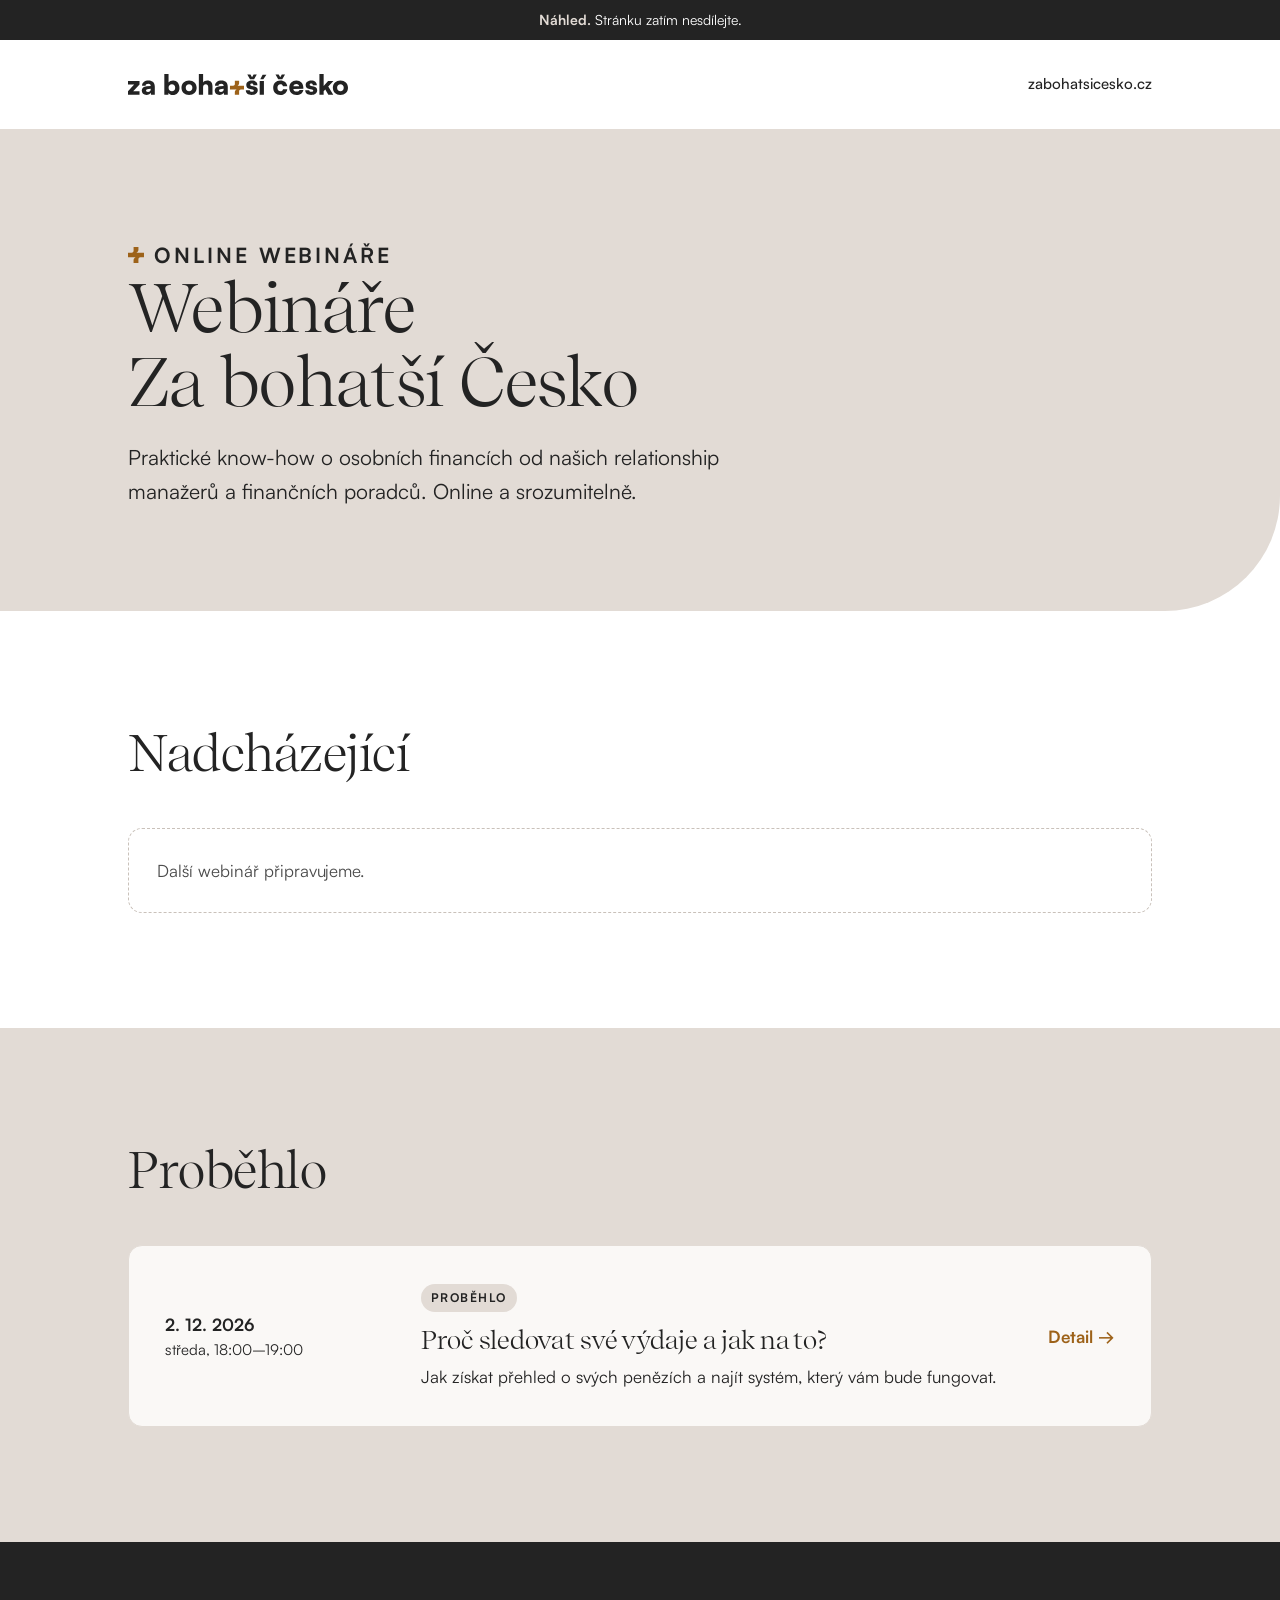
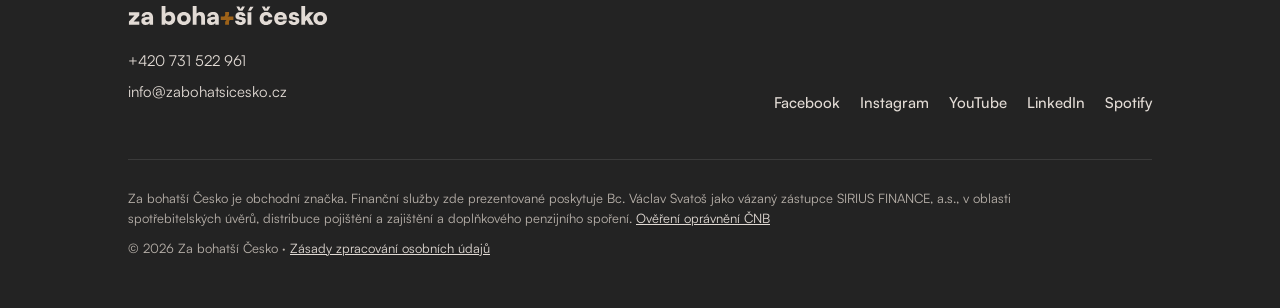
==== web/index.html @ 7fdada4a "Šablona webinářů ZBČ a stránka prvního webináře (náhled) Přehled webinářů, stránka „Proč sledovat sv" ====
<!doctype html>
<html lang="cs">
<head>
  <meta charset="utf-8">
  <meta name="viewport" content="width=device-width, initial-scale=1">
  <title>Webináře | Za bohatší Česko</title>
  <meta name="description" content="Online webináře Za bohatší Česko: praktické know-how o osobních financích od relationship manažerů a finančních poradců.">
  <!-- NÁHLED: před zveřejněním odstranit řádek robots -->
  <meta name="robots" content="noindex, nofollow">
  <link rel="canonical" href="https://webinare.zabohatsicesko.cz/">
  <meta property="og:type" content="website">
  <meta property="og:locale" content="cs_CZ">
  <meta property="og:site_name" content="Za bohatší Česko">
  <meta property="og:title" content="Webináře Za bohatší Česko">
  <meta property="og:description" content="Online webináře Za bohatší Česko: praktické know-how o osobních financích.">
  <meta property="og:url" content="https://webinare.zabohatsicesko.cz/">
  <link rel="icon" href="assets/zbc-symbol.svg" type="image/svg+xml">
  <link rel="preload" href="assets/fonty/RecifeDisplay-Book.woff2" as="font" type="font/woff2" crossorigin>
  <link rel="preload" href="assets/fonty/Satoshi-Regular.woff2" as="font" type="font/woff2" crossorigin>
  <link rel="stylesheet" href="assets/styl.css">
  <script src="assets/webinare.js" defer></script>
</head>
<body>
  <div class="nahled-pruh"><strong>Náhled.</strong> Stránku zatím nesdílejte.</div>

  <header class="hlavicka">
    <div class="obal">
      <a class="hlavicka__logo" href="https://zabohatsicesko.cz"><img src="assets/zbc-logo.svg" alt="Za bohatší Česko" width="220" height="21"></a>
      <a class="hlavicka__odkaz" href="https://zabohatsicesko.cz">zabohatsicesko.cz</a>
    </div>
  </header>

  <main>
    <section class="uvod prehled-uvod">
      <div class="obal">
        <p class="stitek"><img src="assets/zbc-symbol.svg" alt="" width="16" height="16">Online webináře</p>
        <h1>Webináře Za&nbsp;bohatší&nbsp;Česko</h1>
        <p>Praktické know-how o&nbsp;osobních financích od našich relationship manažerů a&nbsp;finančních poradců. Online a&nbsp;srozumitelně.</p>
      </div>
    </section>

    <section class="sekce" aria-labelledby="nadchazejici-nadpis">
      <div class="obal">
        <div class="sekce__hlava"><h2 id="nadchazejici-nadpis">Nadcházející</h2></div>
        <ul class="seznam" id="seznam-nadchazejici">
          <!-- KARTA WEBINÁŘE – nový webinář = zkopírovat celý <li> a upravit údaje -->
          <li data-webinar data-zacatek="2026-12-02T18:00:00+01:00" data-konec="2026-12-02T19:00:00+01:00">
            <a class="karta" href="proc-sledovat-vydaje/">
              <p class="karta__datum">2.&nbsp;12.&nbsp;2026<span>středa, 18:00–19:00</span></p>
              <div>
                <span class="karta__stitek skryt"></span>
                <h3>Proč sledovat své výdaje a&nbsp;jak na to?</h3>
                <p>Jak získat přehled o&nbsp;svých penězích a&nbsp;najít systém, který vám bude fungovat.</p>
              </div>
              <span class="karta__sipka" data-probehl="Detail →">Registrace →</span>
            </a>
          </li>
        </ul>
        <p class="prazdne skryt" id="prazdne-nadchazejici">Další webinář připravujeme.</p>
      </div>
    </section>

    <section class="sekce sekce--svetla" aria-labelledby="probehle-nadpis">
      <div class="obal">
        <div class="sekce__hlava"><h2 id="probehle-nadpis">Proběhlo</h2></div>
        <ul class="seznam" id="seznam-probehle"></ul>
        <p class="prazdne" id="prazdne-probehle">Zatím tu není žádný proběhlý webinář.</p>
      </div>
    </section>
  </main>

  <footer class="paticka">
    <div class="obal">
      <div class="paticka__horni">
        <div>
          <a href="https://zabohatsicesko.cz"><img class="paticka__logo" src="assets/zbc-logo-negativ.svg" alt="Za bohatší Česko" width="200" height="19"></a>
          <p class="paticka__kontakt"><a href="tel:+420731522961">+420 731 522 961</a><br><a href="mailto:info@zabohatsicesko.cz">info@zabohatsicesko.cz</a></p>
        </div>
        <ul class="socialni" aria-label="Sledujte nás">
          <li><a href="https://www.facebook.com/Zabohatsicesko" target="_blank" rel="noopener">Facebook</a></li>
          <li><a href="https://www.instagram.com/zabohatsicesko" target="_blank" rel="noopener">Instagram</a></li>
          <li><a href="https://www.youtube.com/@zabohatsicesko" target="_blank" rel="noopener">YouTube</a></li>
          <li><a href="https://www.linkedin.com/company/za-bohat%C5%A1%C3%AD-%C4%8Desko-s-r-o/about/" target="_blank" rel="noopener">LinkedIn</a></li>
          <li><a href="https://open.spotify.com/show/5Mig7pzSX0z5fairbQaeZu" target="_blank" rel="noopener">Spotify</a></li>
        </ul>
      </div>
      <div class="paticka__pravni">
        <p>Za bohatší Česko je obchodní značka. Finanční služby zde prezentované poskytuje Bc. Václav Svatoš jako vázaný zástupce SIRIUS FINANCE, a.s., v oblasti spotřebitelských úvěrů, distribuce pojištění a zajištění a doplňkového penzijního spoření. <a href="https://jerrs.cnb.cz/apljerrsdad/JERRS.WEB07.INTRO_PAGE?p_lang=cz" target="_blank" rel="noopener">Ověření oprávnění ČNB</a></p>
        <p>© 2026 Za bohatší Česko · <a href="https://www.siriusfinance.cz/GDPR" target="_blank" rel="noopener">Zásady zpracování osobních údajů</a></p>
      </div>
    </div>
  </footer>
</body>
</html>
---- web/assets/styl.css ----
/* Webináře Za bohatší Česko – společný styl
   Barvy a písma podle Logomanuálu ZBČ (4/2025).
   Písma: RecifeDisplay (Luzi Type) na nadpisy, Satoshi (Indian Type Foundry) na texty.
   Soubory převzaté z webu „ZBČ pro firmy“, hostované přímo zde (žádné externí služby). */

@font-face { font-family: "Satoshi"; src: url("fonty/Satoshi-Regular.woff2") format("woff2"); font-weight: 400; font-style: normal; font-display: swap; }
@font-face { font-family: "Satoshi"; src: url("fonty/Satoshi-Medium.woff2") format("woff2"); font-weight: 500; font-style: normal; font-display: swap; }
@font-face { font-family: "Satoshi"; src: url("fonty/Satoshi-Bold.woff2") format("woff2"); font-weight: 700; font-style: normal; font-display: swap; }
@font-face { font-family: "RecifeDisplay"; src: url("fonty/RecifeDisplay-Book.woff2") format("woff2"); font-weight: 400; font-style: normal; font-display: swap; }
@font-face { font-family: "RecifeDisplay"; src: url("fonty/RecifeDisplay-Regular.woff2") format("woff2"); font-weight: 500; font-style: normal; font-display: swap; }

:root {
  --light-black: #232323;
  --dark-white: #e2dbd5;
  --gold: #9d6219;
  --island-blue: #97a7a5;
  --white: #ffffff;

  --font-text: "Satoshi", "Helvetica Neue", Arial, sans-serif;
  --font-nadpis: "RecifeDisplay", Georgia, serif;

  --obsah: 1120px;
  --text: 680px;
  --okraj: clamp(20px, 5vw, 48px);
  --radius-velky: clamp(48px, 9vw, 120px);
  --radius: 14px;
}

*, *::before, *::after { box-sizing: border-box; }
html { -webkit-text-size-adjust: 100%; scroll-behavior: smooth; }
@media (prefers-reduced-motion: reduce) { html { scroll-behavior: auto; } }
body {
  margin: 0;
  background: var(--white);
  color: var(--light-black);
  font-family: var(--font-text);
  font-size: 17px;
  line-height: 1.6;
  font-weight: 400;
}
img, svg { display: block; max-width: 100%; }
a { color: inherit; }
:focus-visible { outline: 3px solid var(--gold); outline-offset: 3px; border-radius: 4px; }

.obal { max-width: var(--obsah); margin: 0 auto; padding: 0 var(--okraj); }

/* ---------- Náhledový pruh ---------- */
.nahled-pruh {
  background: var(--light-black); color: var(--white);
  font-size: 14px; line-height: 1.4; text-align: center; padding: 10px var(--okraj);
}
.nahled-pruh strong { color: var(--dark-white); }

/* ---------- Hlavička ---------- */
.hlavicka { padding: 22px 0; }
.hlavicka .obal { display: flex; align-items: center; justify-content: space-between; gap: 20px; }
.hlavicka__logo { display: block; width: clamp(160px, 22vw, 220px); }
.hlavicka__logo img { width: 100%; height: auto; }
.hlavicka__odkaz {
  font-size: 15px; font-weight: 500; text-decoration: none; white-space: nowrap;
  padding: 10px 0; border-bottom: 1px solid transparent;
}
.hlavicka__odkaz:hover { border-bottom-color: var(--light-black); }

/* ---------- Úvod (hero) ---------- */
.uvod {
  background: var(--dark-white);
  border-bottom-right-radius: var(--radius-velky);
  padding: clamp(40px, 7vw, 88px) 0 clamp(48px, 8vw, 104px);
  position: relative; overflow: hidden;
}
.uvod__mrizka { display: grid; gap: clamp(36px, 5vw, 64px); align-items: center; }
@media (min-width: 900px) { .uvod__mrizka { grid-template-columns: 1.35fr 1fr; } }

.stitek {
  display: inline-flex; align-items: center; gap: 10px;
  font-size: 13px; font-weight: 700; letter-spacing: .14em; text-transform: uppercase;
  margin: 0 0 22px;
}
.stitek img { width: 16px; height: 16px; }

h1, h2, h3 { font-family: var(--font-nadpis); font-weight: 400; line-height: 1.08; letter-spacing: -0.01em; margin: 0; }
h1 { font-size: clamp(40px, 7.2vw, 76px); }
h2 { font-size: clamp(32px, 4.6vw, 50px); }
h3 { font-size: clamp(22px, 2.4vw, 26px); line-height: 1.2; }

.uvod__podtitul { font-size: clamp(18px, 2vw, 21px); line-height: 1.5; margin: 22px 0 0; max-width: 34ch; }

.termin {
  display: flex; flex-wrap: wrap; gap: 8px 22px; margin: 32px 0 0; padding: 0; list-style: none;
  font-size: 17px; font-weight: 500;
}
.termin li { display: flex; align-items: center; gap: 8px; }
.termin svg { width: 18px; height: 18px; flex: none; }

.akce { display: flex; flex-wrap: wrap; align-items: center; gap: 14px 28px; margin-top: 34px; }
.tlacitko {
  display: inline-flex; align-items: center; justify-content: center; gap: 10px;
  min-height: 52px; padding: 14px 28px; border: 0; border-radius: 999px;
  background: var(--gold); color: var(--white);
  font: 700 17px/1.2 var(--font-text); text-decoration: none; cursor: pointer;
  transition: background-color .2s ease, transform .2s ease;
}
.tlacitko:hover { background: #87530f; }
.tlacitko:active { transform: translateY(1px); }
.tlacitko[disabled] { opacity: .6; cursor: wait; }
.odkaz-tichy {
  display: inline-flex; align-items: center; gap: 8px; min-height: 44px;
  font-weight: 500; text-decoration: underline; text-underline-offset: 4px; text-decoration-thickness: 1px;
}
.odkaz-tichy svg { width: 18px; height: 18px; }

/* Motiv „představa vs. realita“ */
.motiv {
  background: var(--white); border-radius: var(--radius); padding: clamp(24px, 3vw, 34px);
  box-shadow: 0 1px 0 rgba(35,35,35,.04);
}
.motiv__nadpis { font-size: 13px; font-weight: 700; letter-spacing: .14em; text-transform: uppercase; margin: 0 0 22px; }
.motiv__radek { margin: 0 0 20px; }
.motiv__radek:last-of-type { margin-bottom: 0; }
.motiv__popis { display: flex; justify-content: space-between; font-size: 15px; font-weight: 500; margin-bottom: 8px; }
.motiv__popis span:last-child { color: var(--gold); font-weight: 700; }
.motiv__draha { height: 14px; border-radius: 999px; background: #f1ede9; overflow: hidden; }
.motiv__pruh { height: 100%; border-radius: 999px; transform-origin: left center; animation: narust 1.4s cubic-bezier(.2,.7,.2,1) both .3s; }
.motiv__pruh--predstava { width: 54%; background: var(--island-blue); }
.motiv__pruh--realita { width: 86%; background: var(--gold); animation-delay: .6s; }
.motiv__pozn { margin: 22px 0 0; padding-top: 18px; border-top: 1px solid var(--dark-white); font-size: 15px; line-height: 1.5; }
@keyframes narust { from { transform: scaleX(0); } to { transform: scaleX(1); } }
@media (prefers-reduced-motion: reduce) { .motiv__pruh { animation: none; } }

/* ---------- Obsahové sekce ---------- */
.sekce { padding: clamp(64px, 9vw, 120px) 0; }
.sekce--svetla { background: var(--dark-white); }
.sekce__hlava { max-width: var(--text); margin-bottom: clamp(32px, 4vw, 48px); }
.sekce__hlava p { margin: 18px 0 0; }

.text { max-width: var(--text); }
.text p { margin: 0 0 1.1em; }
.text p:last-child { margin-bottom: 0; }
.text strong { font-weight: 700; }

.uvodni { display: grid; gap: 40px; }
@media (min-width: 900px) { .uvodni { grid-template-columns: 1fr 1fr; gap: 72px; align-items: start; } }
.zvyrazneni {
  font-family: var(--font-nadpis); font-size: clamp(24px, 2.8vw, 32px); line-height: 1.25; margin: 0;
  padding-left: 24px; border-left: 3px solid var(--gold);
}
.zvyrazneni + .zvyrazneni { margin-top: 28px; }

.body-programu { display: grid; gap: 16px; margin: 0; padding: 0; list-style: none; counter-reset: bod; }
@media (min-width: 720px) { .body-programu { grid-template-columns: 1fr 1fr; gap: 20px; } }
.body-programu li {
  counter-increment: bod; background: var(--white); border-radius: var(--radius);
  padding: 28px 28px 30px; position: relative;
}
.body-programu li::before {
  content: counter(bod, decimal-leading-zero); display: block;
  font-size: 14px; font-weight: 700; letter-spacing: .08em; color: var(--gold); margin-bottom: 14px;
}
.body-programu h3 { margin-bottom: 10px; }
.body-programu p { margin: 0; }

.dva-sloupce { display: grid; gap: 48px; }
@media (min-width: 900px) { .dva-sloupce { grid-template-columns: 1fr 1fr; gap: 72px; } }
.dva-sloupce h2 { margin-bottom: 22px; }

.fakta { display: grid; gap: 1px; background: var(--dark-white); border: 1px solid var(--dark-white); border-radius: var(--radius); overflow: hidden; margin: 48px 0 0; }
@media (min-width: 720px) { .fakta { grid-template-columns: repeat(4, 1fr); } }
.fakta div { background: var(--white); padding: 20px 22px; }
.fakta dt { font-size: 13px; font-weight: 700; letter-spacing: .12em; text-transform: uppercase; color: var(--gold); margin-bottom: 4px; }
.fakta dd { margin: 0; font-weight: 500; }

/* ---------- Registrace ---------- */
.registrace {
  background: var(--light-black); color: var(--white);
  border-top-left-radius: var(--radius-velky);
  padding: clamp(64px, 9vw, 112px) 0;
}
.registrace__mrizka { display: grid; gap: 40px; }
@media (min-width: 900px) { .registrace__mrizka { grid-template-columns: 1fr 1.05fr; gap: 72px; align-items: start; } }
.registrace h2 { color: var(--white); }
.registrace__uvod p { margin: 20px 0 0; color: var(--dark-white); max-width: 40ch; }
.registrace__termin { margin-top: 28px !important; font-weight: 500; color: var(--white) !important; }

.formular { background: var(--white); color: var(--light-black); border-radius: var(--radius); padding: clamp(24px, 4vw, 40px); }
.pole { margin-bottom: 18px; }
.pole label { display: block; font-weight: 500; font-size: 15px; margin-bottom: 6px; }
.pole input {
  width: 100%; min-height: 52px; padding: 12px 16px;
  font: 400 17px/1.3 var(--font-text); color: var(--light-black);
  background: var(--white); border: 1.5px solid #c9c1ba; border-radius: 10px;
}
.pole input:focus { outline: none; border-color: var(--gold); box-shadow: 0 0 0 3px rgba(157,98,25,.18); }
.pole input[aria-invalid="true"] { border-color: #a23a1f; }
.pole__chyba { display: none; color: #a23a1f; font-size: 14px; margin-top: 6px; }
.pole input[aria-invalid="true"] + .pole__chyba { display: block; }
.past { position: absolute !important; left: -9999px !important; width: 1px; height: 1px; overflow: hidden; }
.formular .tlacitko { width: 100%; margin-top: 6px; }
.formular__gdpr { font-size: 14px; line-height: 1.5; margin: 16px 0 0; color: #4a4a4a; }
.formular__gdpr a { text-underline-offset: 3px; }
.formular__chyba { display: none; margin: 16px 0 0; padding: 14px 16px; border-radius: 10px; background: #f6e9e4; color: #7a2b16; font-size: 15px; }
.formular__chyba.je-videt { display: block; }
.dekujeme { text-align: left; }
.dekujeme h3 { margin-bottom: 12px; }
.dekujeme p { margin: 0 0 12px; }

.stav-box { background: var(--white); color: var(--light-black); border-radius: var(--radius); padding: clamp(24px, 4vw, 40px); }
.stav-box h3 { margin-bottom: 12px; }
.stav-box p { margin: 0 0 16px; }

.doplnit { background: #fff3c4; color: #5a4300; padding: 0 4px; border-radius: 3px; font-weight: 500; }

/* ---------- Podcast ---------- */
.podcast { padding: clamp(56px, 7vw, 88px) 0; }
.podcast .obal { display: grid; gap: 24px; align-items: center; }
@media (min-width: 900px) { .podcast .obal { grid-template-columns: 1.4fr 1fr; gap: 64px; } }
.podcast h2 { font-size: clamp(28px, 3.4vw, 38px); }
.podcast p { margin: 14px 0 0; max-width: 52ch; }
.podcast__odkazy { display: flex; flex-wrap: wrap; gap: 12px; }
.tlacitko--obrys { background: transparent; color: var(--light-black); border: 1.5px solid var(--light-black); }
.tlacitko--obrys:hover { background: var(--light-black); color: var(--white); }

/* ---------- Přehled webinářů ---------- */
.prehled-uvod h1 { font-size: clamp(40px, 6.4vw, 68px); max-width: 16ch; }
.prehled-uvod p { font-size: clamp(18px, 2vw, 21px); max-width: 46ch; margin: 22px 0 0; }
.seznam { display: grid; gap: 20px; margin: 0; padding: 0; list-style: none; }
.karta {
  display: grid; gap: 18px; background: var(--white); border: 1px solid var(--dark-white);
  border-radius: var(--radius); padding: clamp(24px, 3.4vw, 36px); text-decoration: none;
  transition: border-color .2s ease, transform .2s ease;
}
@media (min-width: 800px) { .karta { grid-template-columns: 220px 1fr auto; align-items: center; gap: 36px; } }
a.karta:hover { border-color: var(--gold); transform: translateY(-2px); }
.karta__datum { font-weight: 700; }
.karta__datum span { display: block; font-weight: 400; font-size: 15px; }
.karta h3 { margin-bottom: 8px; }
.karta p { margin: 0; }
.karta__sipka { font-weight: 700; color: var(--gold); white-space: nowrap; }
.karta__stitek { display: inline-block; font-size: 12px; font-weight: 700; letter-spacing: .12em; text-transform: uppercase; background: var(--dark-white); padding: 4px 10px; border-radius: 999px; margin-bottom: 12px; }
.karta--probehl { background: #faf8f6; }
.prazdne { margin: 0; padding: 28px; border: 1px dashed #c9c1ba; border-radius: var(--radius); color: #4a4a4a; }

/* ---------- Patička ---------- */
.paticka { background: var(--light-black); color: var(--dark-white); padding: 64px 0 40px; font-size: 15px; line-height: 1.55; }
.paticka__horni { display: grid; gap: 32px; padding-bottom: 36px; border-bottom: 1px solid #3a3a3a; }
@media (min-width: 900px) { .paticka__horni { grid-template-columns: 1fr auto; align-items: end; } }
.paticka__logo { width: 200px; }
.paticka__kontakt { margin-top: 20px; }
.paticka__kontakt a { text-decoration: none; display: inline-block; padding: 4px 0; }
.paticka__kontakt a:hover { text-decoration: underline; }
.socialni { display: flex; flex-wrap: wrap; gap: 8px 20px; margin: 0; padding: 0; list-style: none; }
.socialni a { display: inline-block; padding: 8px 0; text-decoration: none; font-weight: 500; }
.socialni a:hover { color: var(--white); text-decoration: underline; }
.paticka__pravni { padding-top: 28px; font-size: 13px; color: #b9b2ab; max-width: 920px; }
.paticka__pravni p { margin: 0 0 10px; }
.paticka__pravni a { color: var(--dark-white); }

/* ---------- Stavy podle data ---------- */
[data-pro-stav] { display: none; }
html[data-stav="nadchazejici"] [data-pro-stav~="nadchazejici"],
html[data-stav="probiha"] [data-pro-stav~="probiha"],
html[data-stav="probehl"] [data-pro-stav~="probehl"] { display: revert; }
html:not([data-stav]) [data-pro-stav~="nadchazejici"] { display: revert; }

.skryt { display: none !important; }
.sr { position: absolute; width: 1px; height: 1px; overflow: hidden; clip: rect(0 0 0 0); white-space: nowrap; }
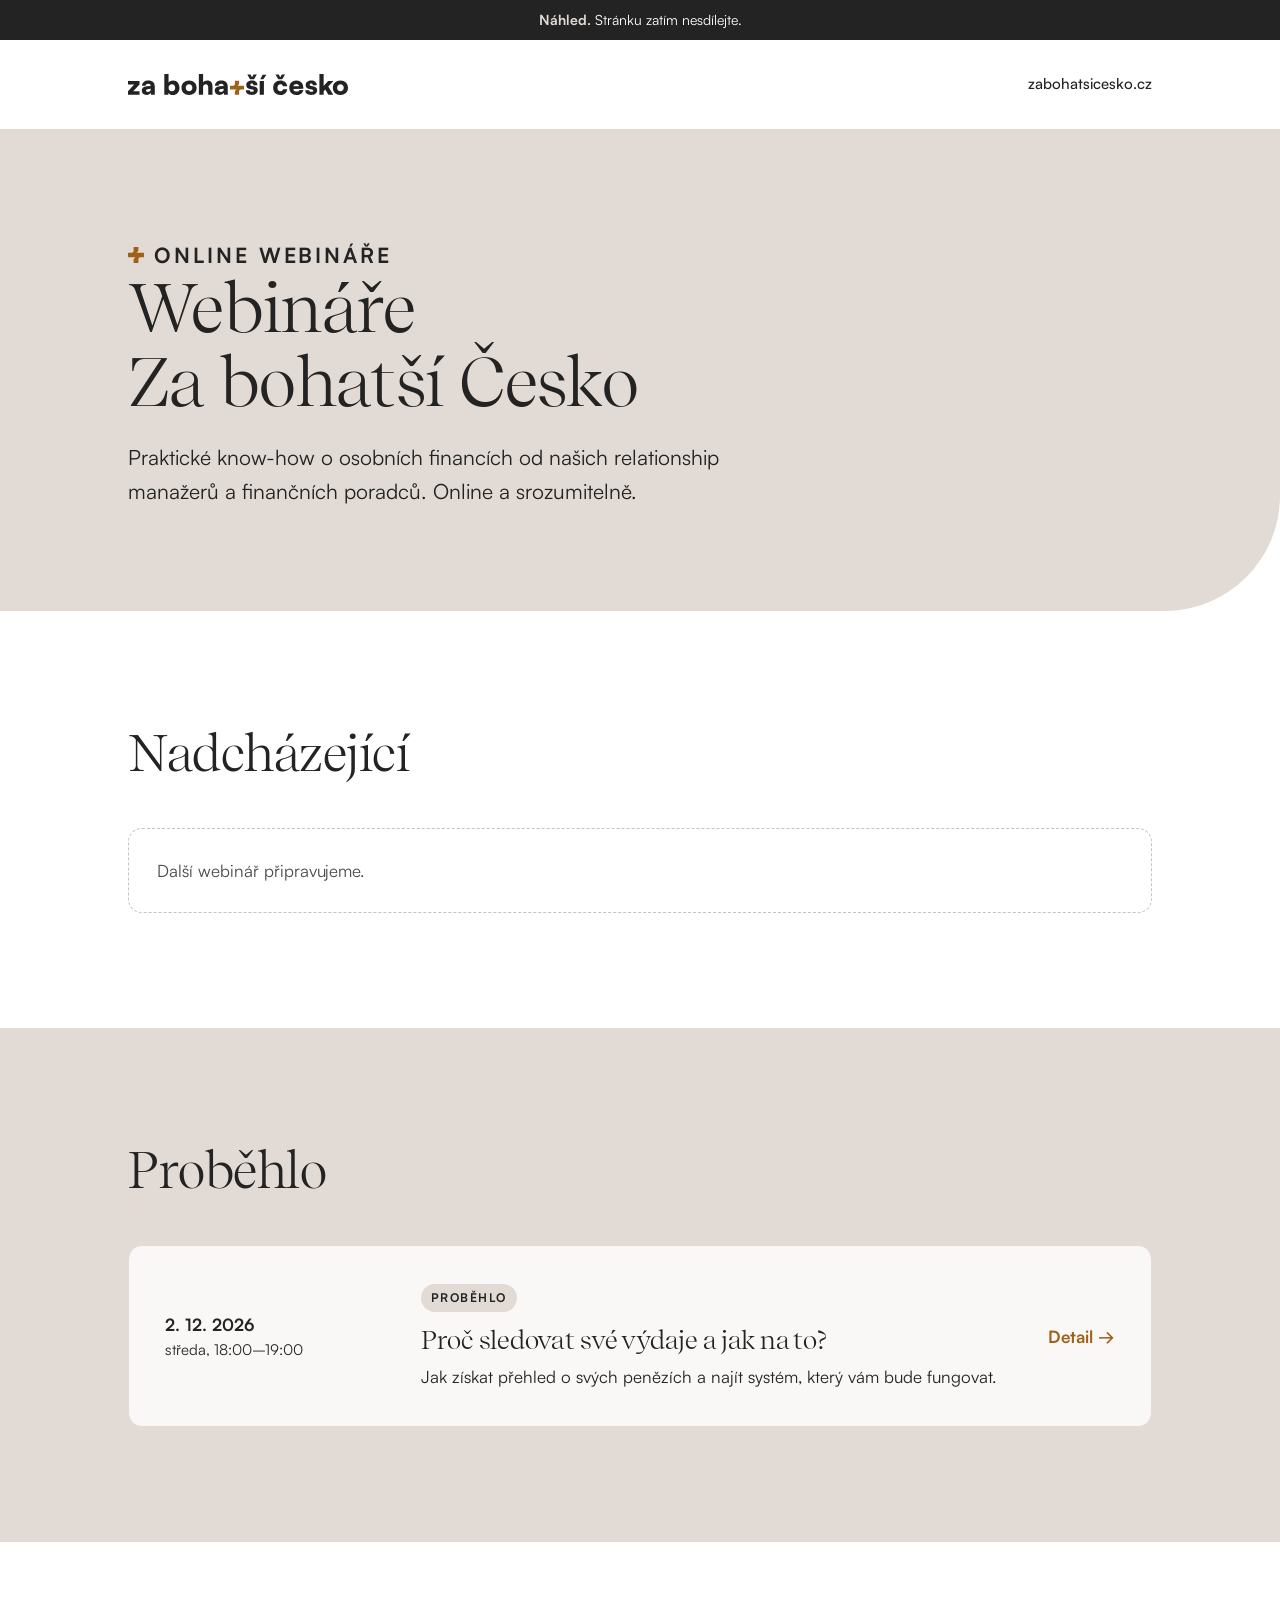
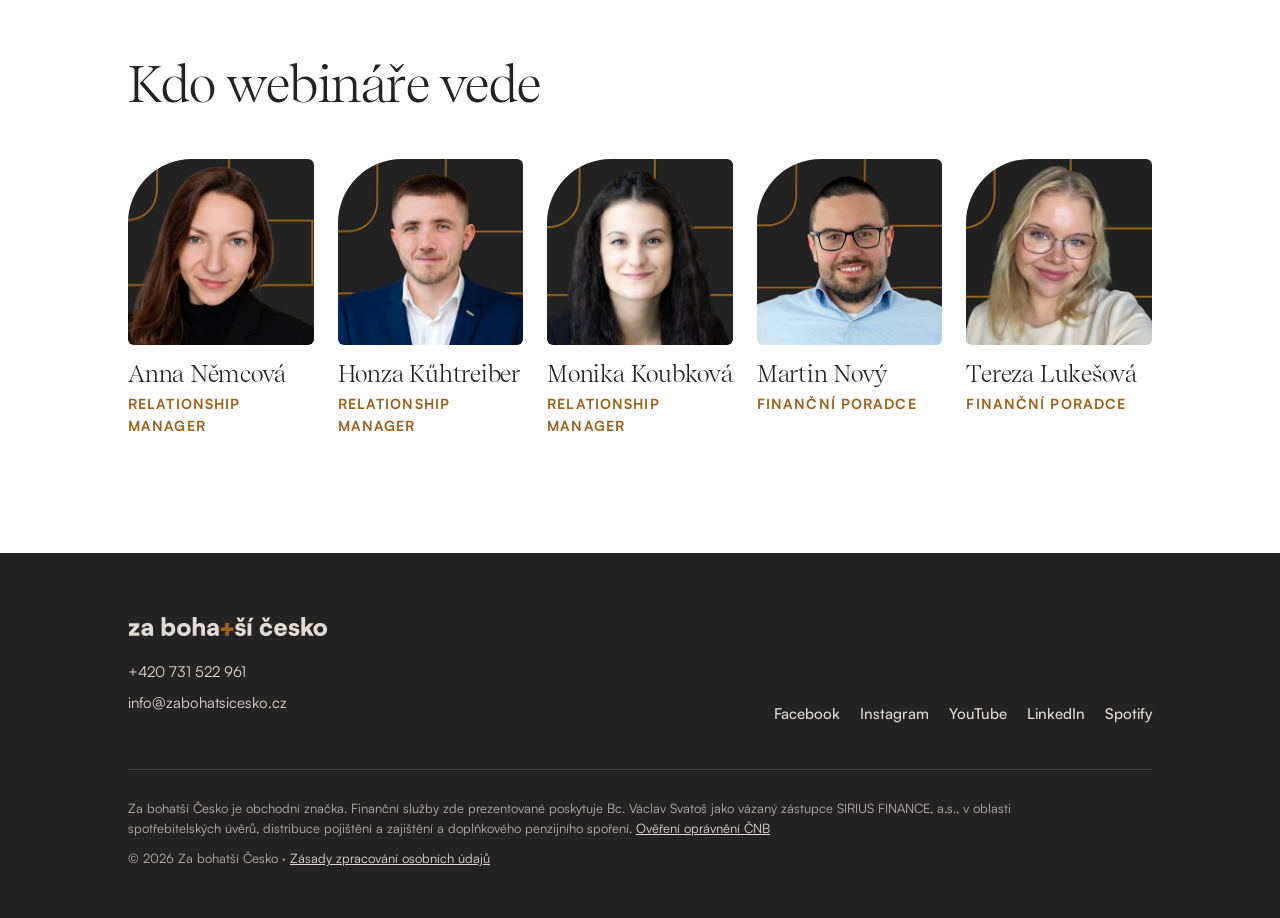
==== commit 5af305c5: "Přednášející: na 1. webináři Anna a Monika, všichni lektoři dole na přehledu; fotky oříznuté a doost" ====
--- a/web/index.html
+++ b/web/index.html
@@ -52,7 +52,7 @@
                 <h3>Proč sledovat své výdaje a&nbsp;jak na to?</h3>
                 <p>Jak získat přehled o&nbsp;svých penězích a&nbsp;najít systém, který vám bude fungovat.</p>
               </div>
-              <span class="karta__sipka" data-probehl="Detail →">Registrace →</span>
+              <span class="karta__sipka" data-probehl="Detail →">Víc informací a&nbsp;registrace →</span>
             </a>
           </li>
         </ul>
@@ -65,6 +65,39 @@
         <div class="sekce__hlava"><h2 id="probehle-nadpis">Proběhlo</h2></div>
         <ul class="seznam" id="seznam-probehle"></ul>
         <p class="prazdne" id="prazdne-probehle">Zatím tu není žádný proběhlý webinář.</p>
+      </div>
+    </section>
+    <!-- LEKTOŘI SÉRIE – všichni, kdo webináře vedou (jména a pozice podle zabohatsicesko.cz/nas-tym) -->
+    <section class="sekce lide" aria-labelledby="lide-nadpis">
+      <div class="obal">
+        <div class="sekce__hlava"><h2 id="lide-nadpis">Kdo webináře vede</h2></div>
+        <ul class="lide__seznam">
+          <li class="osoba">
+            <img src="assets/lide/anna-nemcova.webp" alt="Anna Němcová" width="800" height="800" loading="lazy" decoding="async">
+            <h3>Anna Němcová</h3>
+            <p>Relationship Manager</p>
+          </li>
+          <li class="osoba">
+            <img src="assets/lide/honza-kuhtreiber.webp" alt="Honza Kűhtreiber" width="800" height="800" loading="lazy" decoding="async">
+            <h3>Honza Kűhtreiber</h3>
+            <p>Relationship Manager</p>
+          </li>
+          <li class="osoba">
+            <img src="assets/lide/monika-koubkova.webp" alt="Monika Koubková" width="800" height="800" loading="lazy" decoding="async">
+            <h3>Monika Koubková</h3>
+            <p>Relationship Manager</p>
+          </li>
+          <li class="osoba">
+            <img src="assets/lide/martin-novy.webp" alt="Martin Nový" width="800" height="800" loading="lazy" decoding="async">
+            <h3>Martin Nový</h3>
+            <p>Finanční poradce</p>
+          </li>
+          <li class="osoba">
+            <img src="assets/lide/tereza-lukesova.webp" alt="Tereza Lukešová" width="800" height="800" loading="lazy" decoding="async">
+            <h3>Tereza Lukešová</h3>
+            <p>Finanční poradce</p>
+          </li>
+        </ul>
       </div>
     </section>
   </main>
--- a/web/assets/styl.css
+++ b/web/assets/styl.css
@@ -170,6 +170,36 @@
 .fakta dt { font-size: 13px; font-weight: 700; letter-spacing: .12em; text-transform: uppercase; color: var(--gold); margin-bottom: 4px; }
 .fakta dd { margin: 0; font-weight: 500; }
 
+/* ---------- Přednášející ---------- */
+.lide__seznam { display: grid; grid-template-columns: repeat(2, 1fr); gap: 28px 16px; margin: 0; padding: 0; list-style: none; }
+@media (min-width: 640px) { .lide__seznam { grid-template-columns: repeat(3, 1fr); gap: 36px 24px; } }
+@media (min-width: 1000px) { .lide__seznam { grid-template-columns: repeat(5, 1fr); } }
+.osoba img {
+  width: 100%; height: auto; aspect-ratio: 1; object-fit: cover; background: var(--light-black);
+  border-radius: 6px; border-top-left-radius: clamp(36px, 6vw, 64px);
+}
+.osoba h3 { font-size: clamp(20px, 2vw, 23px); margin: 16px 0 4px; }
+.osoba p { margin: 0; font-size: 14px; font-weight: 700; letter-spacing: .08em; text-transform: uppercase; color: var(--gold); }
+
+/* Dva přednášející: na počítači nadpis vlevo, fotky vpravo */
+@media (min-width: 900px) {
+  .lide--dva .obal { display: grid; grid-template-columns: 1fr 1.5fr; gap: 72px; align-items: start; }
+  .lide--dva .sekce__hlava { margin-bottom: 0; }
+}
+.lide__seznam--dva { grid-template-columns: repeat(2, minmax(0, 1fr)) !important; max-width: 680px; gap: 24px 20px; }
+@media (min-width: 640px) { .lide__seznam--dva { gap: 36px 32px; } }
+.lide__seznam--dva .osoba h3 { font-size: clamp(22px, 2.4vw, 28px); }
+
+.avatary { display: flex; align-items: center; flex-wrap: wrap; gap: 10px 14px; margin-top: 26px; }
+.avatary__fotky { display: flex; }
+.avatary__fotky img {
+  width: 44px; height: 44px; border-radius: 50%; object-fit: cover;
+  border: 2px solid var(--dark-white); background: var(--light-black);
+}
+.avatary__fotky img + img { margin-left: -10px; }
+.avatary p { margin: 0; font-size: 15px; font-weight: 500; }
+.avatary a { text-decoration: underline; text-underline-offset: 3px; text-decoration-thickness: 1px; }
+
 /* ---------- Registrace ---------- */
 .registrace {
   background: var(--light-black); color: var(--white);
@@ -192,6 +222,8 @@
 }
 .pole input:focus { outline: none; border-color: var(--gold); box-shadow: 0 0 0 3px rgba(157,98,25,.18); }
 .pole input[aria-invalid="true"] { border-color: #a23a1f; }
+.pole__napoveda { font-size: 14px; line-height: 1.5; color: #4a4a4a; margin: -2px 0 8px; }
+.pole input::placeholder { color: #9a928b; }
 .pole__chyba { display: none; color: #a23a1f; font-size: 14px; margin-top: 6px; }
 .pole input[aria-invalid="true"] + .pole__chyba { display: block; }
 .past { position: absolute !important; left: -9999px !important; width: 1px; height: 1px; overflow: hidden; }
@@ -264,3 +296,59 @@
 
 .skryt { display: none !important; }
 .sr { position: absolute; width: 1px; height: 1px; overflow: hidden; clip: rect(0 0 0 0); white-space: nowrap; }
+
+/* ---------- Formulář z LeadAgentu ----------
+   LeadAgent vkládá vlastní HTML a styly (Bootstrap, Verdana/Roboto). Tady je sjednocujeme se značkou ZBČ.
+   Obsah formuláře (texty, pole, poděkování) se mění v LeadAgentu, ne tady. */
+.formular--leadagent .laf_container { min-height: 120px; }
+.formular--leadagent .lawf {
+  background: transparent !important; border-radius: 0 !important; padding: 0 !important; margin: 0 !important;
+  font-family: var(--font-text) !important; color: var(--light-black) !important;
+}
+.formular--leadagent .lawf * { font-family: var(--font-text) !important; }
+.formular--leadagent .lawf > div:first-child p,
+.formular--leadagent .lawf > div:first-child font,
+.formular--leadagent .lawf > div:first-child span {
+  color: var(--light-black) !important; font-size: 16px !important; line-height: 1.5 !important; text-align: left !important;
+}
+.formular--leadagent .lawf > div:first-child p { margin: 0 0 8px !important; }
+.formular--leadagent .lawf > div:first-child p + p, .formular--leadagent .lawf > div:first-child p + p * { font-size: 14px !important; color: #4a4a4a !important; }
+.formular--leadagent .la_form { margin-top: 18px !important; }
+.formular--leadagent .row { margin: 0 !important; }
+.formular--leadagent .col-md-12 { padding: 0 !important; }
+.formular--leadagent label.input_label { margin-bottom: 6px !important; font-size: 15px !important; }
+.formular--leadagent label.input_label strong { font-weight: 500 !important; }
+.formular--leadagent .form-group { margin-bottom: 14px !important; }
+.formular--leadagent .input-group { margin-bottom: 0 !important; flex-wrap: nowrap !important; }
+.formular--leadagent .input-icon { display: none !important; }
+.formular--leadagent .form-control {
+  min-height: 52px !important; height: auto !important; padding: 12px 16px !important;
+  font-size: 17px !important; color: var(--light-black) !important; background: var(--white) !important;
+  border: 1.5px solid #c9c1ba !important; border-radius: 10px !important; box-shadow: none !important;
+}
+.formular--leadagent .form-control:focus { border-color: var(--gold) !important; box-shadow: 0 0 0 3px rgba(157,98,25,.18) !important; outline: none !important; }
+.formular--leadagent .form-control::placeholder { color: #9a928b !important; }
+.formular--leadagent .mobile_prefix { flex: 0 0 92px !important; max-width: 92px !important; margin-right: 8px !important; }
+.formular--leadagent input.mobile { min-width: 0 !important; }
+.formular--leadagent .select2-container .select2-selection--single {
+  height: 52px !important; border: 1.5px solid #c9c1ba !important; border-radius: 10px !important; background: var(--dark-white) !important;
+  display: flex !important; align-items: center !important;
+}
+.formular--leadagent .select2-selection__rendered { line-height: 1.2 !important; padding-left: 12px !important; font-size: 16px !important; color: var(--light-black) !important; }
+.formular--leadagent .select2-selection__arrow { height: 50px !important; }
+.formular--leadagent .input_mobile, .formular--leadagent input.mobile { border-radius: 10px !important; }
+.formular--leadagent label.validation_error { color: #a23a1f !important; font-size: 14px !important; margin-top: 6px !important; display: block; }
+.formular--leadagent .form-control.validation_error { border-color: #a23a1f !important; }
+.formular--leadagent button[type="submit"], .formular--leadagent .btn {
+  display: block !important; width: 100% !important; max-width: none !important; min-height: 52px !important;
+  padding: 14px 28px !important; margin: 8px 0 0 !important; border: 0 !important; border-radius: 999px !important;
+  background: var(--gold) !important; color: var(--white) !important;
+  font: 700 17px/1.2 var(--font-text) !important; cursor: pointer; box-shadow: none !important;
+}
+.formular--leadagent button[type="submit"]:hover { background: #87530f !important; }
+.formular--leadagent .alert-success {
+  background: var(--dark-white) !important; color: var(--light-black) !important; border: 0 !important;
+  border-radius: 10px !important; padding: 18px 20px !important; font-size: 17px !important; line-height: 1.5 !important;
+}
+.formular--leadagent .alert-danger { background: #f6e9e4 !important; color: #7a2b16 !important; border: 0 !important; border-radius: 10px !important; }
+.formular__kalendar { margin: 12px 0 0; }
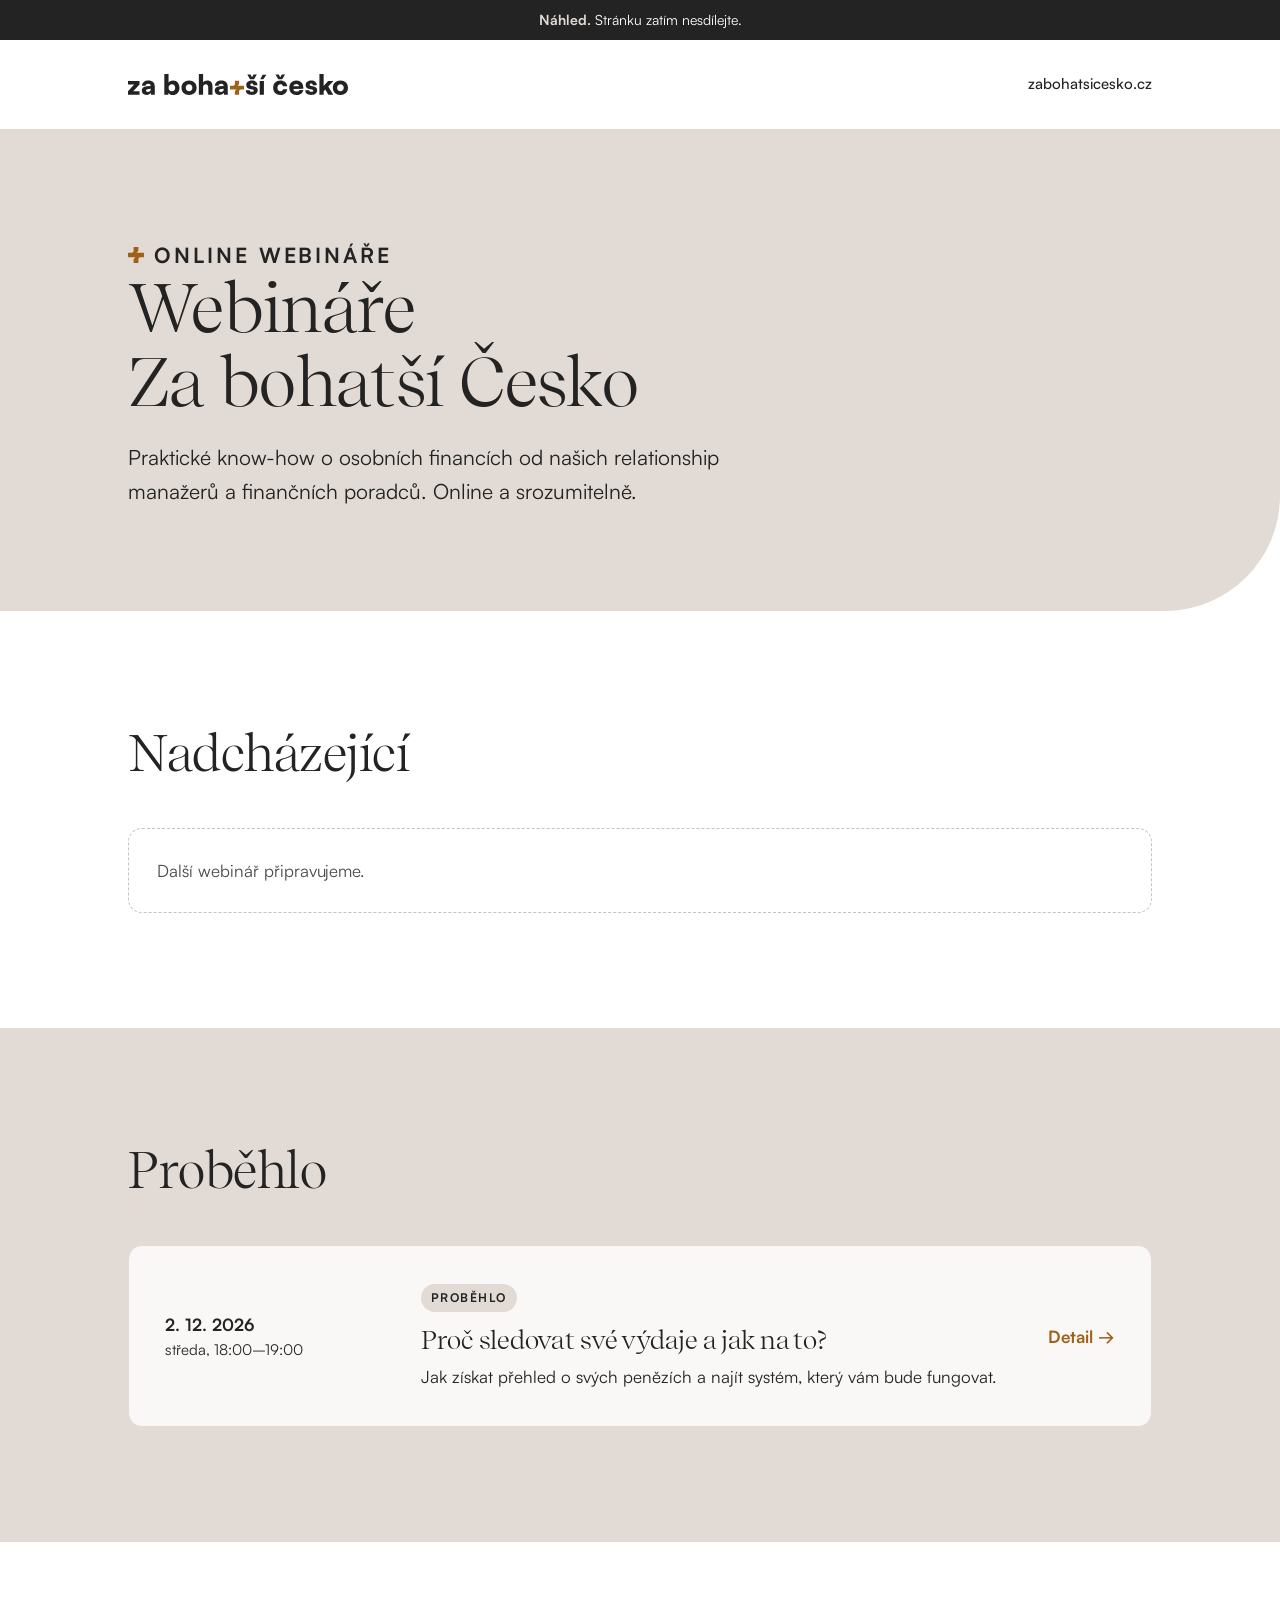
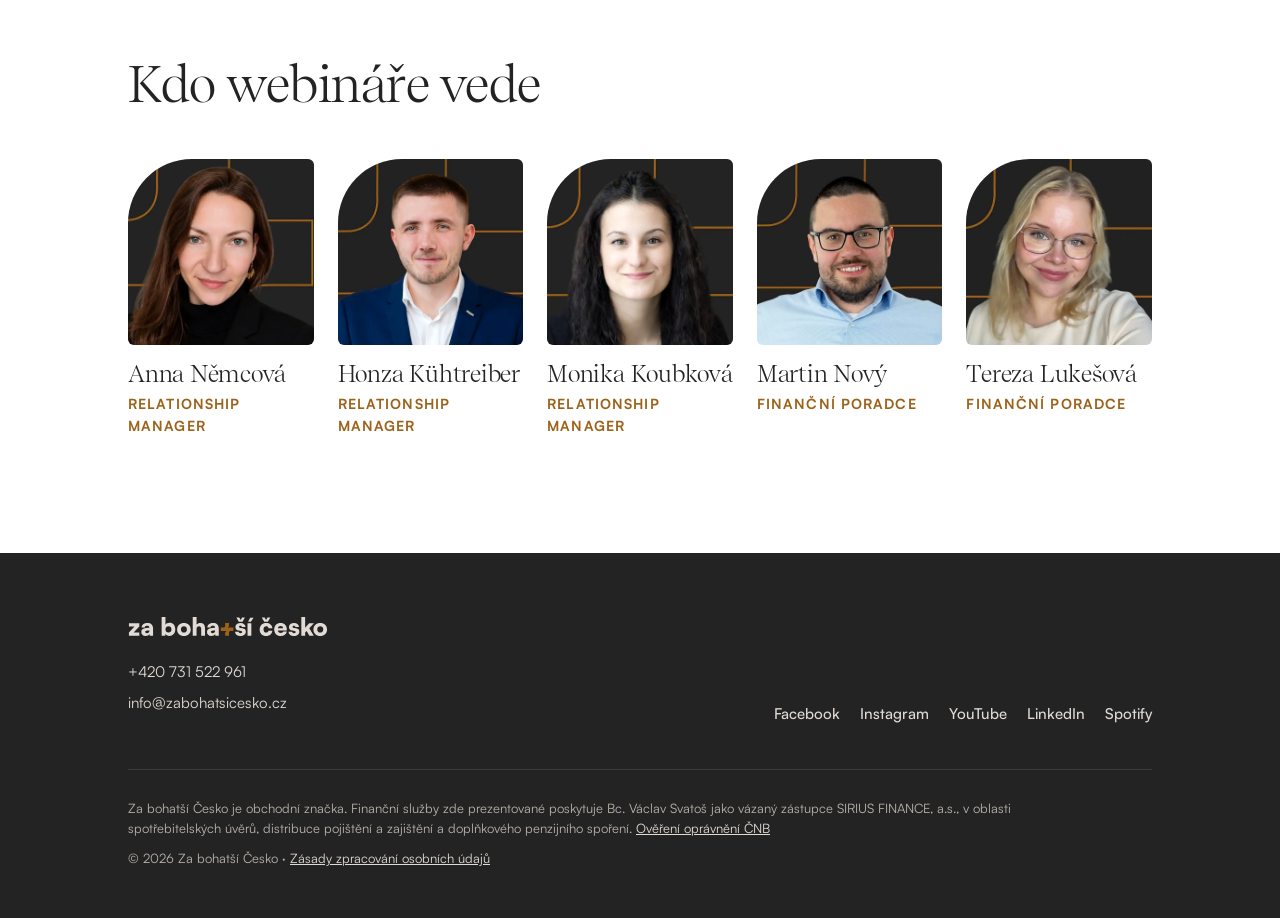
==== commit 7ef755db: "1. webinář vede Anna Němcová; oprava jména Kühtreiber Co-Authored-By: Claude Opus 5.5 <noreply@anthr" ====
--- a/web/index.html
+++ b/web/index.html
@@ -78,8 +78,8 @@
             <p>Relationship Manager</p>
           </li>
           <li class="osoba">
-            <img src="assets/lide/honza-kuhtreiber.webp" alt="Honza Kűhtreiber" width="800" height="800" loading="lazy" decoding="async">
-            <h3>Honza Kűhtreiber</h3>
+            <img src="assets/lide/honza-kuhtreiber.webp" alt="Honza Kühtreiber" width="800" height="800" loading="lazy" decoding="async">
+            <h3>Honza Kühtreiber</h3>
             <p>Relationship Manager</p>
           </li>
           <li class="osoba">
--- a/web/assets/styl.css
+++ b/web/assets/styl.css
@@ -183,14 +183,18 @@
 
 /* Dva přednášející: na počítači nadpis vlevo, fotky vpravo */
 @media (min-width: 900px) {
-  .lide--dva .obal { display: grid; grid-template-columns: 1fr 1.5fr; gap: 72px; align-items: start; }
-  .lide--dva .sekce__hlava { margin-bottom: 0; }
+  .lide--vedle .obal { display: grid; grid-template-columns: 1fr 1.5fr; gap: 72px; align-items: start; }
+  .lide--vedle .sekce__hlava { margin-bottom: 0; }
 }
 .lide__seznam--dva { grid-template-columns: repeat(2, minmax(0, 1fr)) !important; max-width: 680px; gap: 24px 20px; }
 @media (min-width: 640px) { .lide__seznam--dva { gap: 36px 32px; } }
 .lide__seznam--dva .osoba h3 { font-size: clamp(22px, 2.4vw, 28px); }
-
-.avatary { display: flex; align-items: center; flex-wrap: wrap; gap: 10px 14px; margin-top: 26px; }
+/* Jeden přednášející */
+.lide__seznam--jeden { grid-template-columns: minmax(0, 340px) !important; }
+.lide__seznam--jeden .osoba h3 { font-size: clamp(24px, 2.6vw, 30px); }
+
+.avatary { display: flex; align-items: center; flex-wrap: nowrap; gap: 12px; margin-top: 26px; }
+.avatary__fotky { flex: none; }
 .avatary__fotky { display: flex; }
 .avatary__fotky img {
   width: 44px; height: 44px; border-radius: 50%; object-fit: cover;
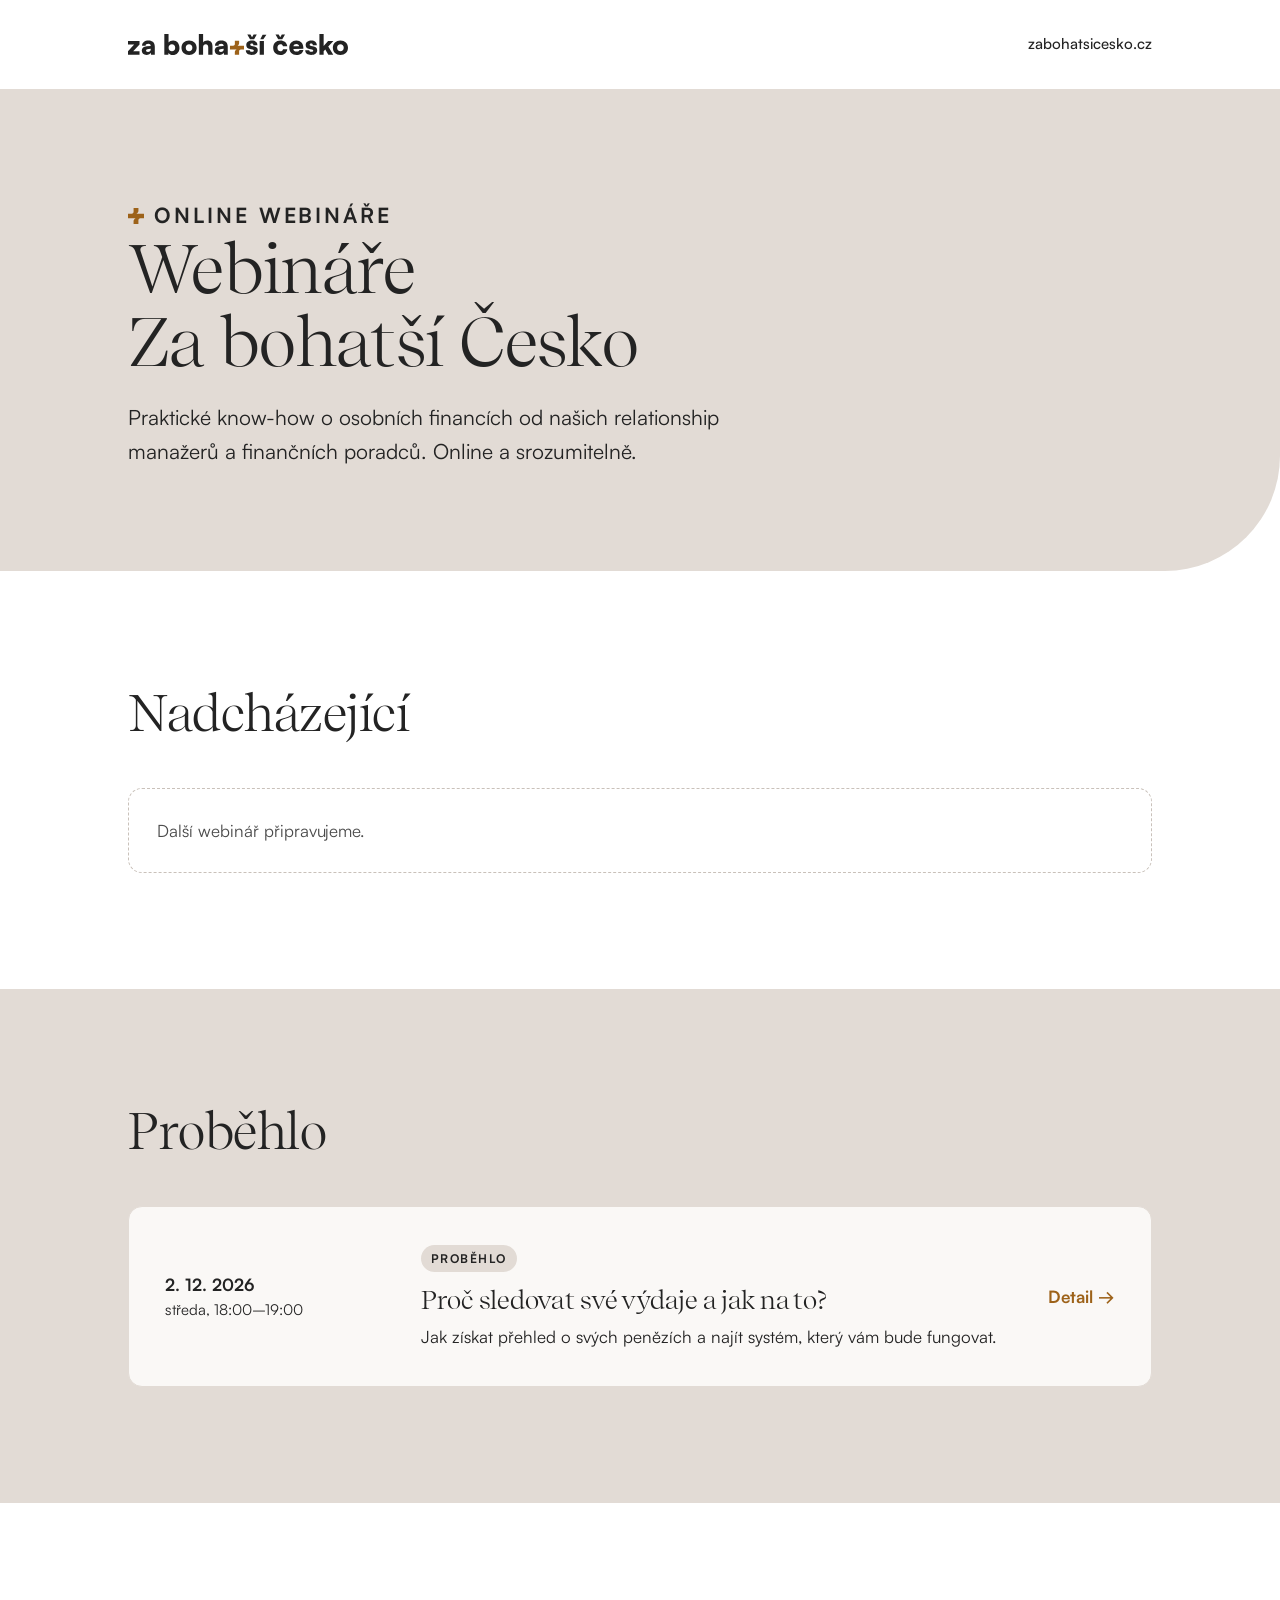
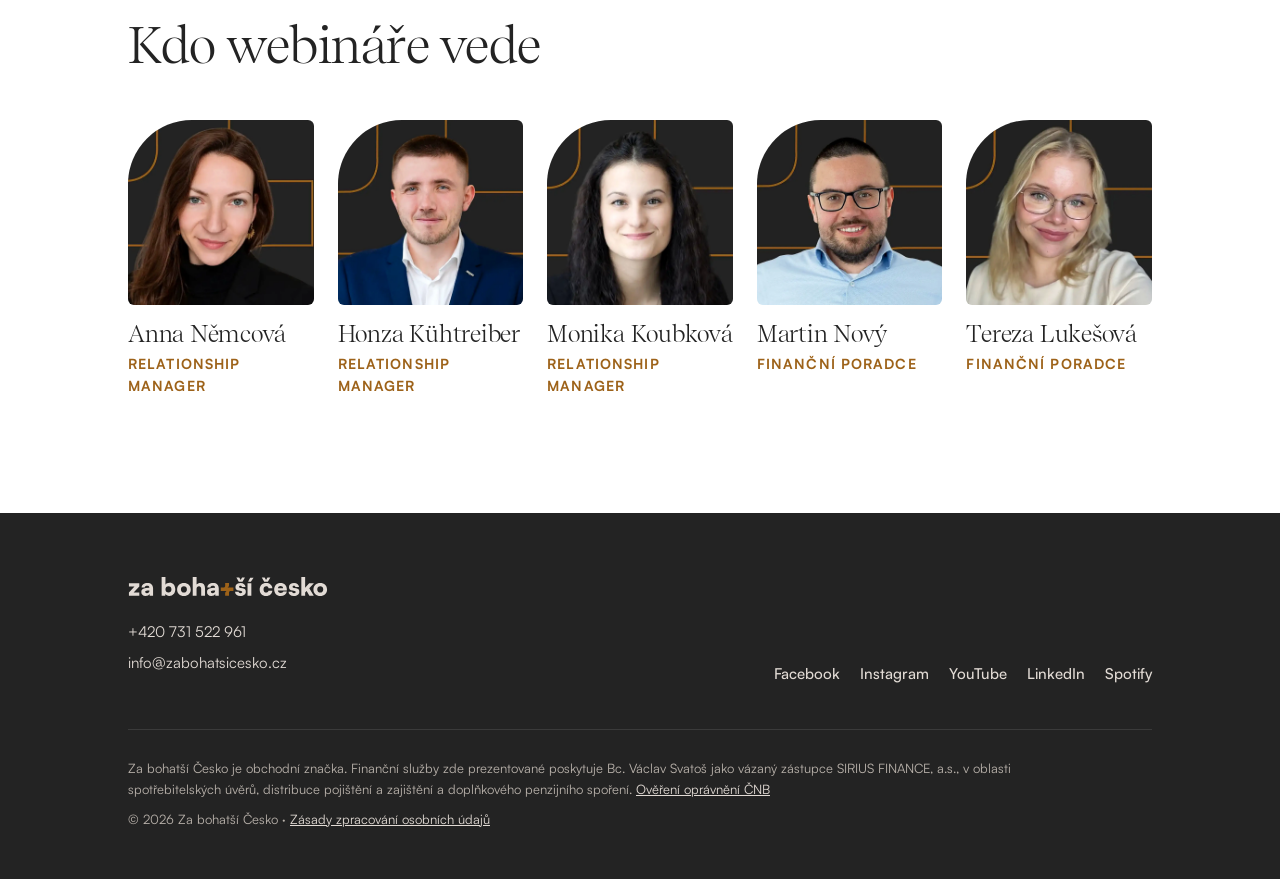
==== commit b29a33c2: "Ostrý provoz: odstraněn pruh Náhled a noindex, přidán robots.txt a sitemap.xml Co-Authored-By: Claud" ====
--- a/web/index.html
+++ b/web/index.html
@@ -5,8 +5,6 @@
   <meta name="viewport" content="width=device-width, initial-scale=1">
   <title>Webináře | Za bohatší Česko</title>
   <meta name="description" content="Online webináře Za bohatší Česko: praktické know-how o osobních financích od relationship manažerů a finančních poradců.">
-  <!-- NÁHLED: před zveřejněním odstranit řádek robots -->
-  <meta name="robots" content="noindex, nofollow">
   <link rel="canonical" href="https://webinare.zabohatsicesko.cz/">
   <meta property="og:type" content="website">
   <meta property="og:locale" content="cs_CZ">
@@ -21,7 +19,6 @@
   <script src="assets/webinare.js" defer></script>
 </head>
 <body>
-  <div class="nahled-pruh"><strong>Náhled.</strong> Stránku zatím nesdílejte.</div>
 
   <header class="hlavicka">
     <div class="obal">
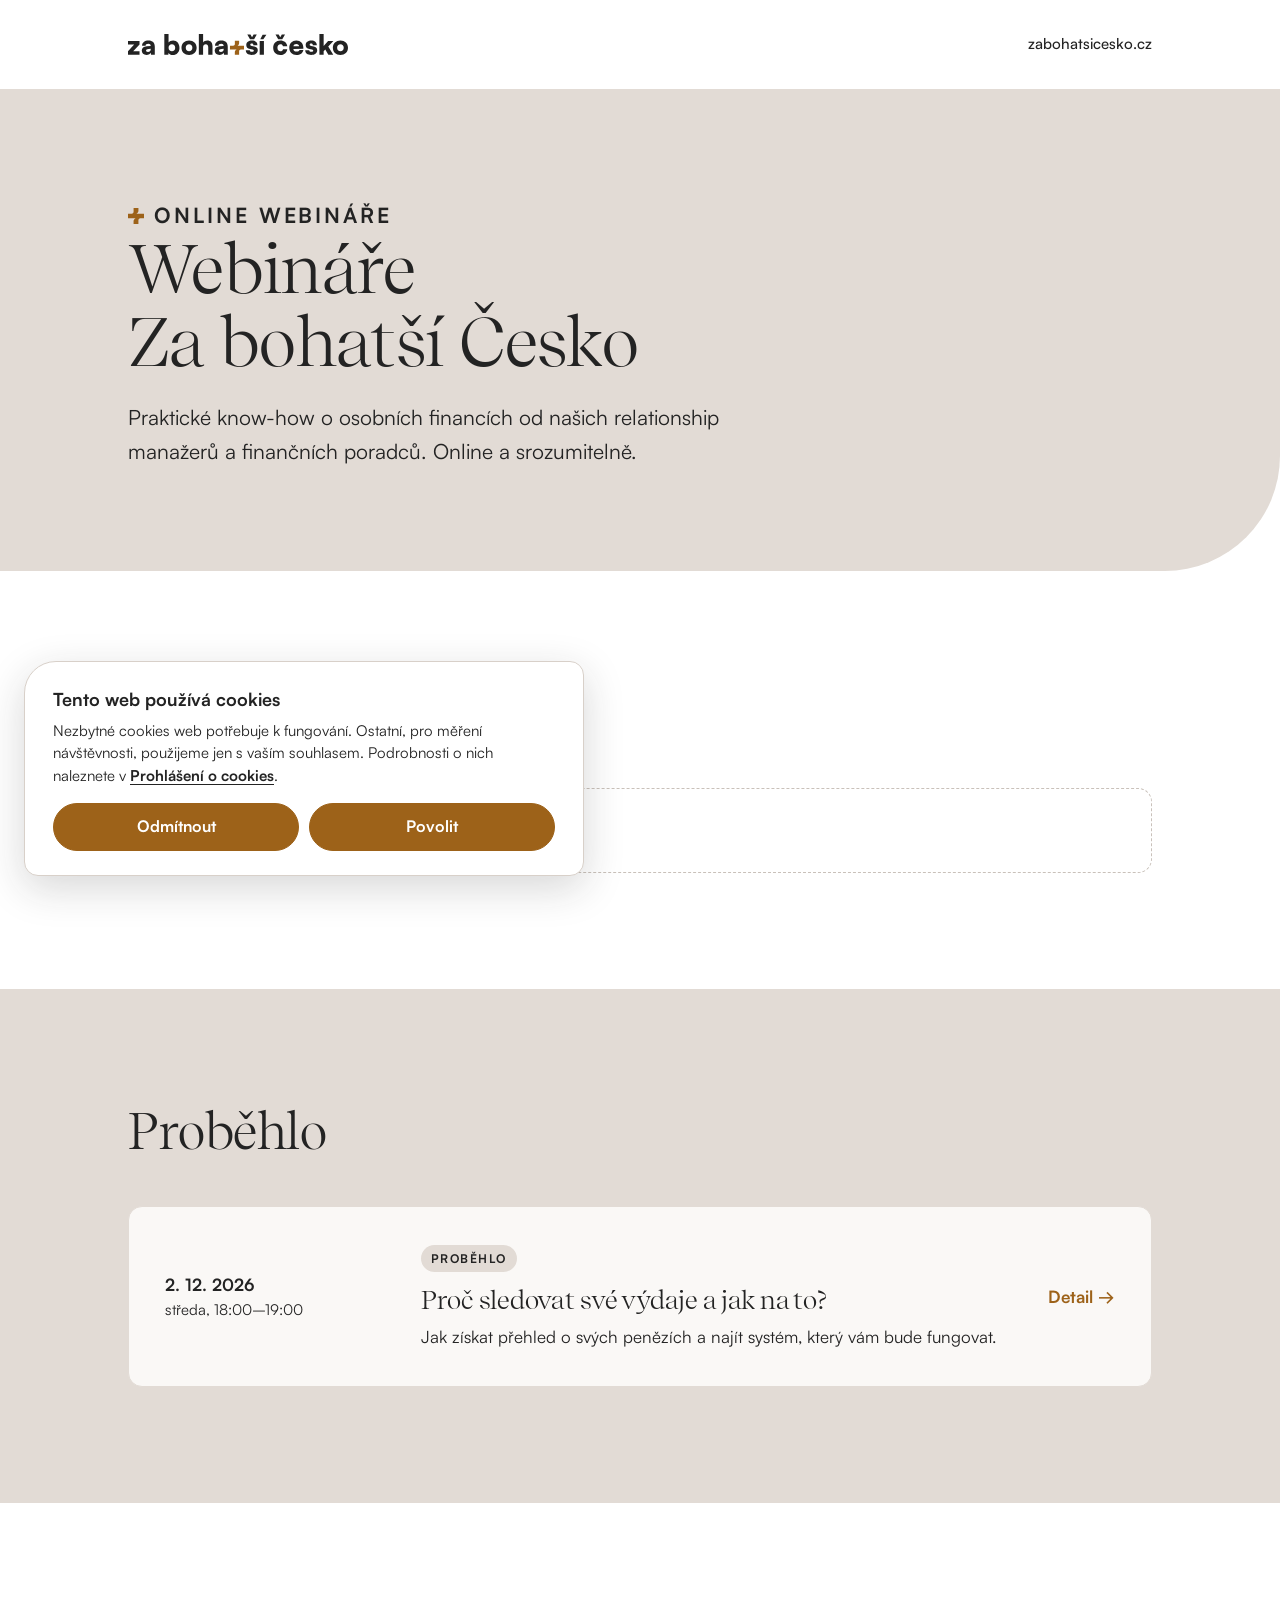
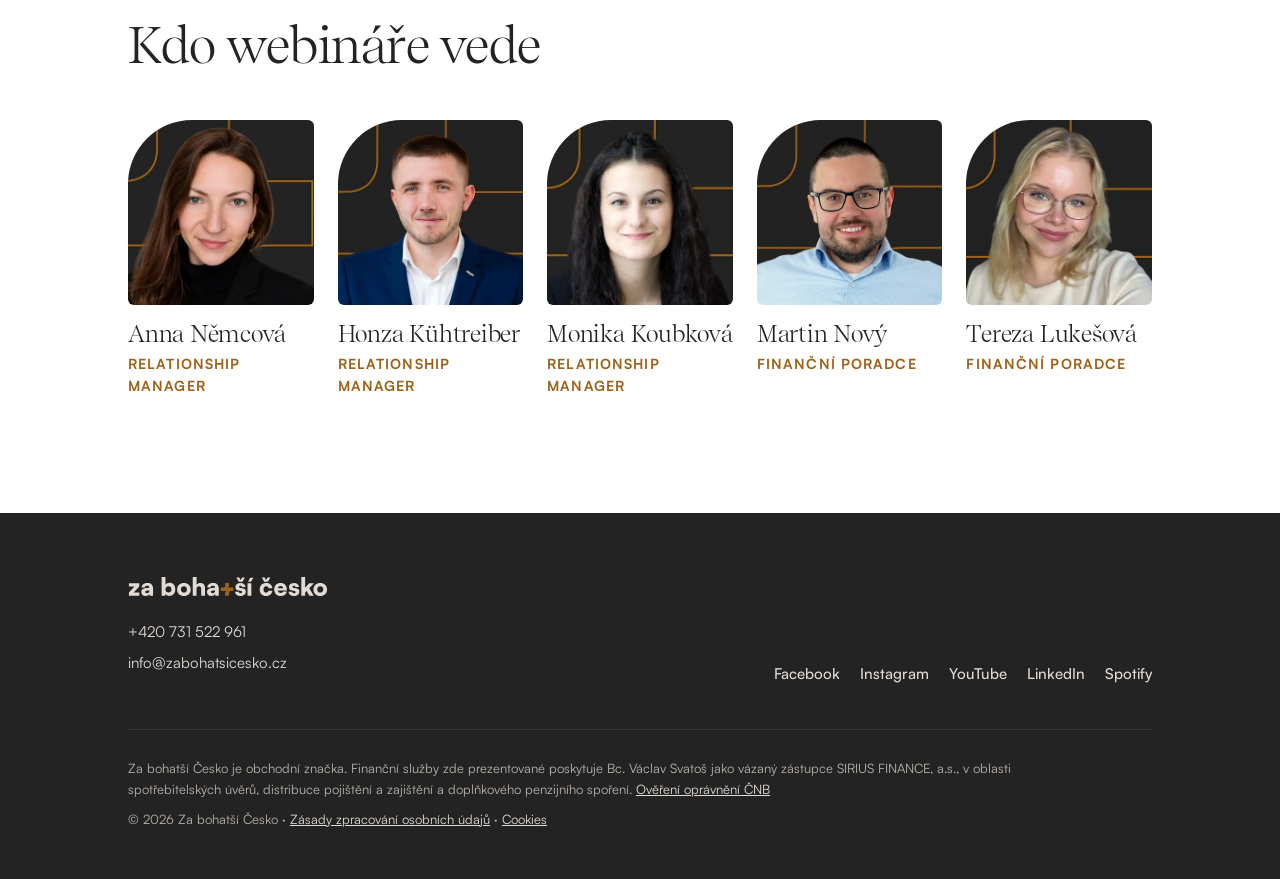
==== commit 8d50fa5d: "Cookies: lišta se souhlasem, Google Analytics 4 (Basic Consent Mode), stránka /cookies, odkaz v pati" ====
--- a/web/index.html
+++ b/web/index.html
@@ -16,6 +16,7 @@
   <link rel="preload" href="assets/fonty/RecifeDisplay-Book.woff2" as="font" type="font/woff2" crossorigin>
   <link rel="preload" href="assets/fonty/Satoshi-Regular.woff2" as="font" type="font/woff2" crossorigin>
   <link rel="stylesheet" href="assets/styl.css">
+  <script src="assets/souhlas.js" defer></script>
   <script src="assets/webinare.js" defer></script>
 </head>
 <body>
@@ -116,7 +117,7 @@
       </div>
       <div class="paticka__pravni">
         <p>Za bohatší Česko je obchodní značka. Finanční služby zde prezentované poskytuje Bc. Václav Svatoš jako vázaný zástupce SIRIUS FINANCE, a.s., v oblasti spotřebitelských úvěrů, distribuce pojištění a zajištění a doplňkového penzijního spoření. <a href="https://jerrs.cnb.cz/apljerrsdad/JERRS.WEB07.INTRO_PAGE?p_lang=cz" target="_blank" rel="noopener">Ověření oprávnění ČNB</a></p>
-        <p>© 2026 Za bohatší Česko · <a href="https://www.siriusfinance.cz/GDPR" target="_blank" rel="noopener">Zásady zpracování osobních údajů</a></p>
+        <p class="paticka__odkazy">© 2026 Za bohatší Česko · <a href="https://www.siriusfinance.cz/GDPR" target="_blank" rel="noopener">Zásady zpracování osobních údajů</a> · <a href="/cookies">Cookies</a></p>
       </div>
     </div>
   </footer>
--- a/web/assets/styl.css
+++ b/web/assets/styl.css
@@ -356,3 +356,51 @@
 }
 .formular--leadagent .alert-danger { background: #f6e9e4 !important; color: #7a2b16 !important; border: 0 !important; border-radius: 10px !important; }
 .formular__kalendar { margin: 12px 0 0; }
+
+/* ---------- Souhlas s cookies (lišta a nastavení) ---------- */
+.souhlas {
+  position: fixed; z-index: 1000; left: 16px; right: 16px; bottom: 16px;
+  max-width: 560px; margin: 0 auto;
+  background: var(--white); color: var(--light-black);
+  border: 1px solid #d8d0c9; border-radius: var(--radius); border-top-left-radius: 32px;
+  box-shadow: 0 12px 40px rgba(35,35,35,.18);
+  padding: 22px 22px 20px;
+  font-size: 15px; line-height: 1.5;
+}
+.souhlas[hidden] { display: none; }
+.souhlas__nadpis { font-family: var(--font-text); font-weight: 700; font-size: 18px; line-height: 1.3; letter-spacing: 0; margin: 0 40px 8px 0; }
+.souhlas__nadpis:focus { outline: none; }
+.souhlas__nadpis:focus-visible { outline: 3px solid var(--gold); outline-offset: 3px; }
+.souhlas__text { margin: 0; }
+.souhlas__text a { color: var(--light-black); text-underline-offset: 3px; }
+.souhlas__text a:hover { color: var(--gold); }
+.souhlas__stav { margin: 12px 0 0; padding: 10px 14px; background: var(--dark-white); border-radius: 10px; font-weight: 500; }
+.souhlas__tlacitka { display: grid; grid-template-columns: 1fr 1fr; gap: 10px; margin-top: 16px; }
+.souhlas__tlacitko {
+  min-height: 48px; padding: 12px 18px; border: 1.5px solid var(--gold); border-radius: 999px;
+  background: var(--gold); color: var(--white); font: 700 16px/1.2 var(--font-text); cursor: pointer;
+  transition: background-color .2s ease, border-color .2s ease;
+}
+.souhlas__tlacitko:hover { background: #87530f; border-color: #87530f; }
+.souhlas__tlacitko[aria-pressed="true"] { box-shadow: 0 0 0 3px var(--white), 0 0 0 5px var(--light-black); }
+.souhlas__zavrit {
+  position: absolute; top: 12px; right: 12px; width: 44px; height: 44px;
+  display: inline-flex; align-items: center; justify-content: center;
+  background: transparent; border: 0; border-radius: 50%; color: var(--light-black); cursor: pointer;
+}
+.souhlas__zavrit:hover { background: var(--dark-white); }
+.souhlas__zavrit[hidden], .souhlas__stav[hidden] { display: none; }
+@media (min-width: 720px) {
+  .souhlas { left: 24px; right: auto; bottom: 24px; margin: 0; padding: 26px 28px 24px; }
+}
+@media print { .souhlas { display: none !important; } }
+
+/* ---------- Stránka Prohlášení o cookies ---------- */
+.cookies-stranka h1 { font-size: clamp(36px, 5.6vw, 60px); margin-bottom: 28px; }
+.cookies-stranka .text p { font-size: 17px; }
+.cookies-stranka__volba { margin: 32px 0 0; padding: 20px 22px; background: var(--dark-white); border-radius: var(--radius); max-width: var(--text); }
+.cookies-stranka__volba p { margin: 0 0 14px; font-weight: 500; }
+.cookies-stranka__dalsi { margin-top: 28px; max-width: var(--text); }
+
+/* Patička: odkazy vedle sebe, na mobilu se zalomí celé */
+.paticka__odkazy a { white-space: nowrap; }
